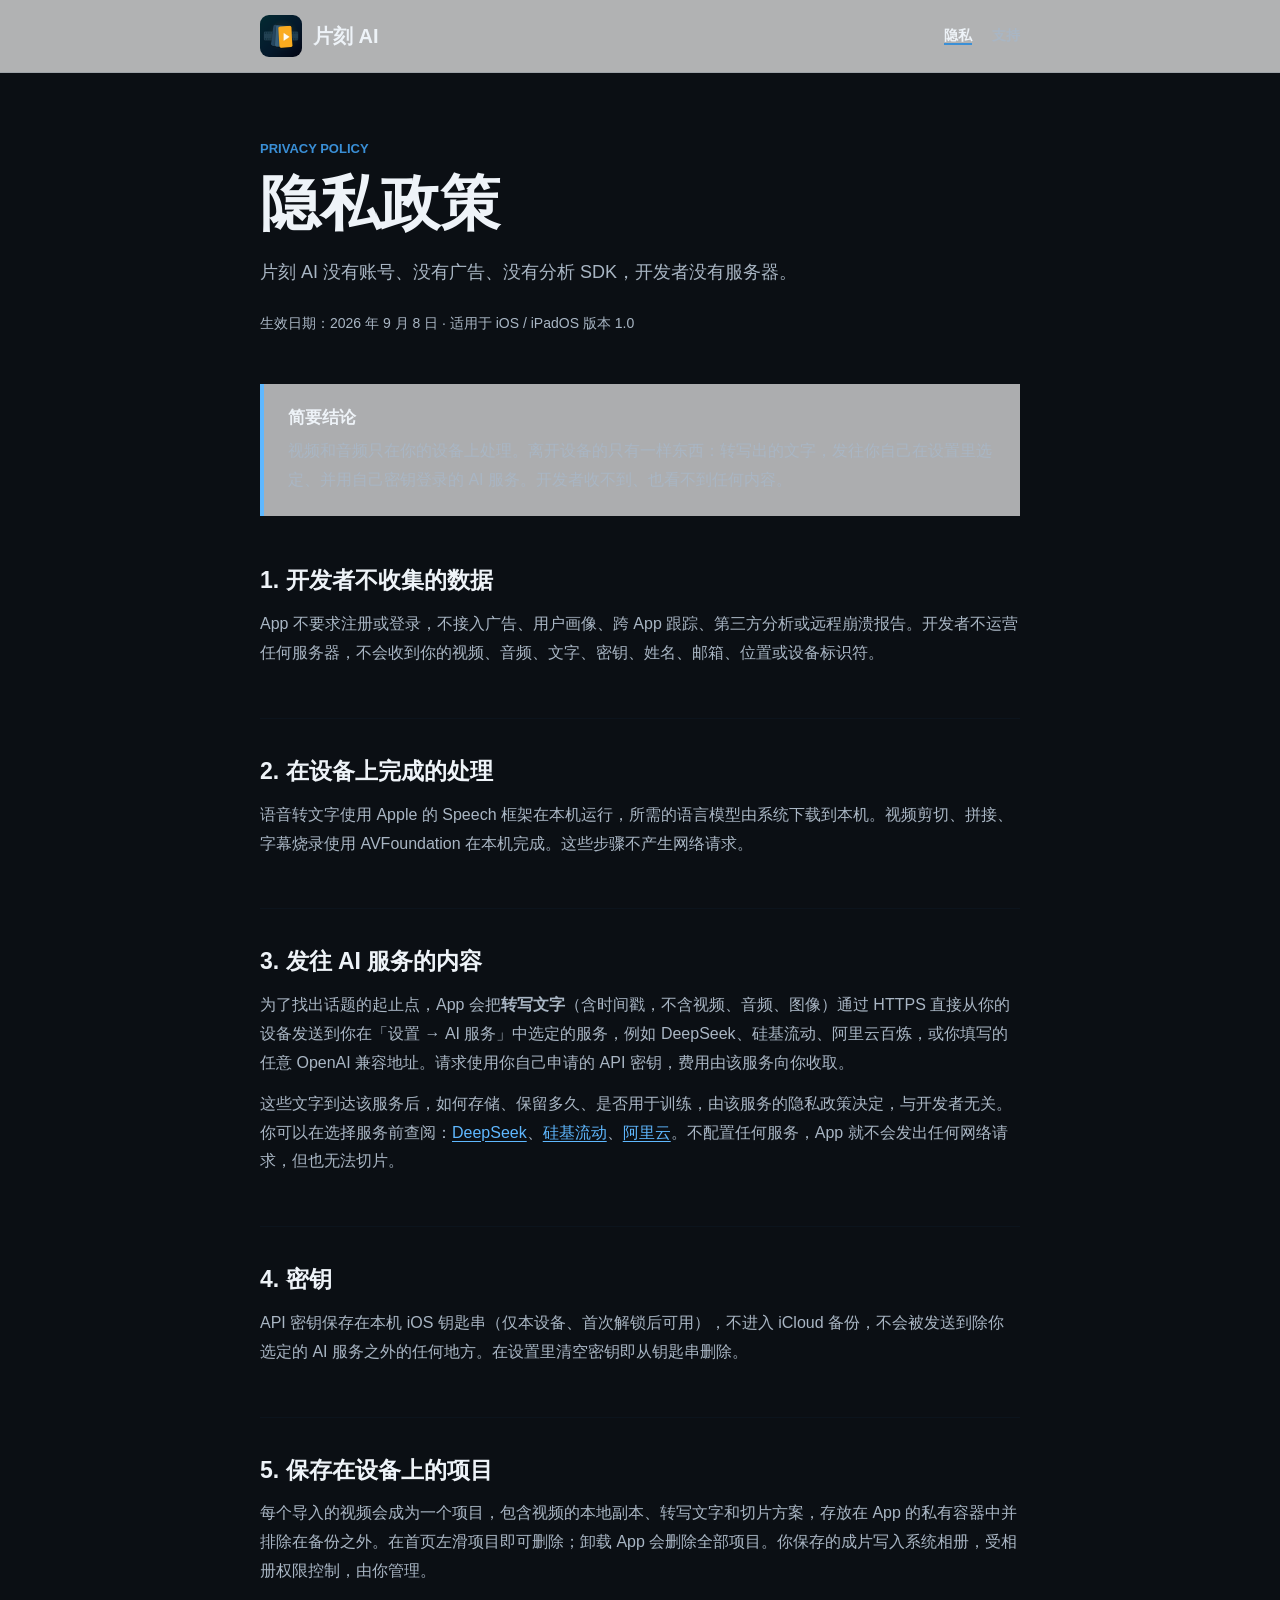
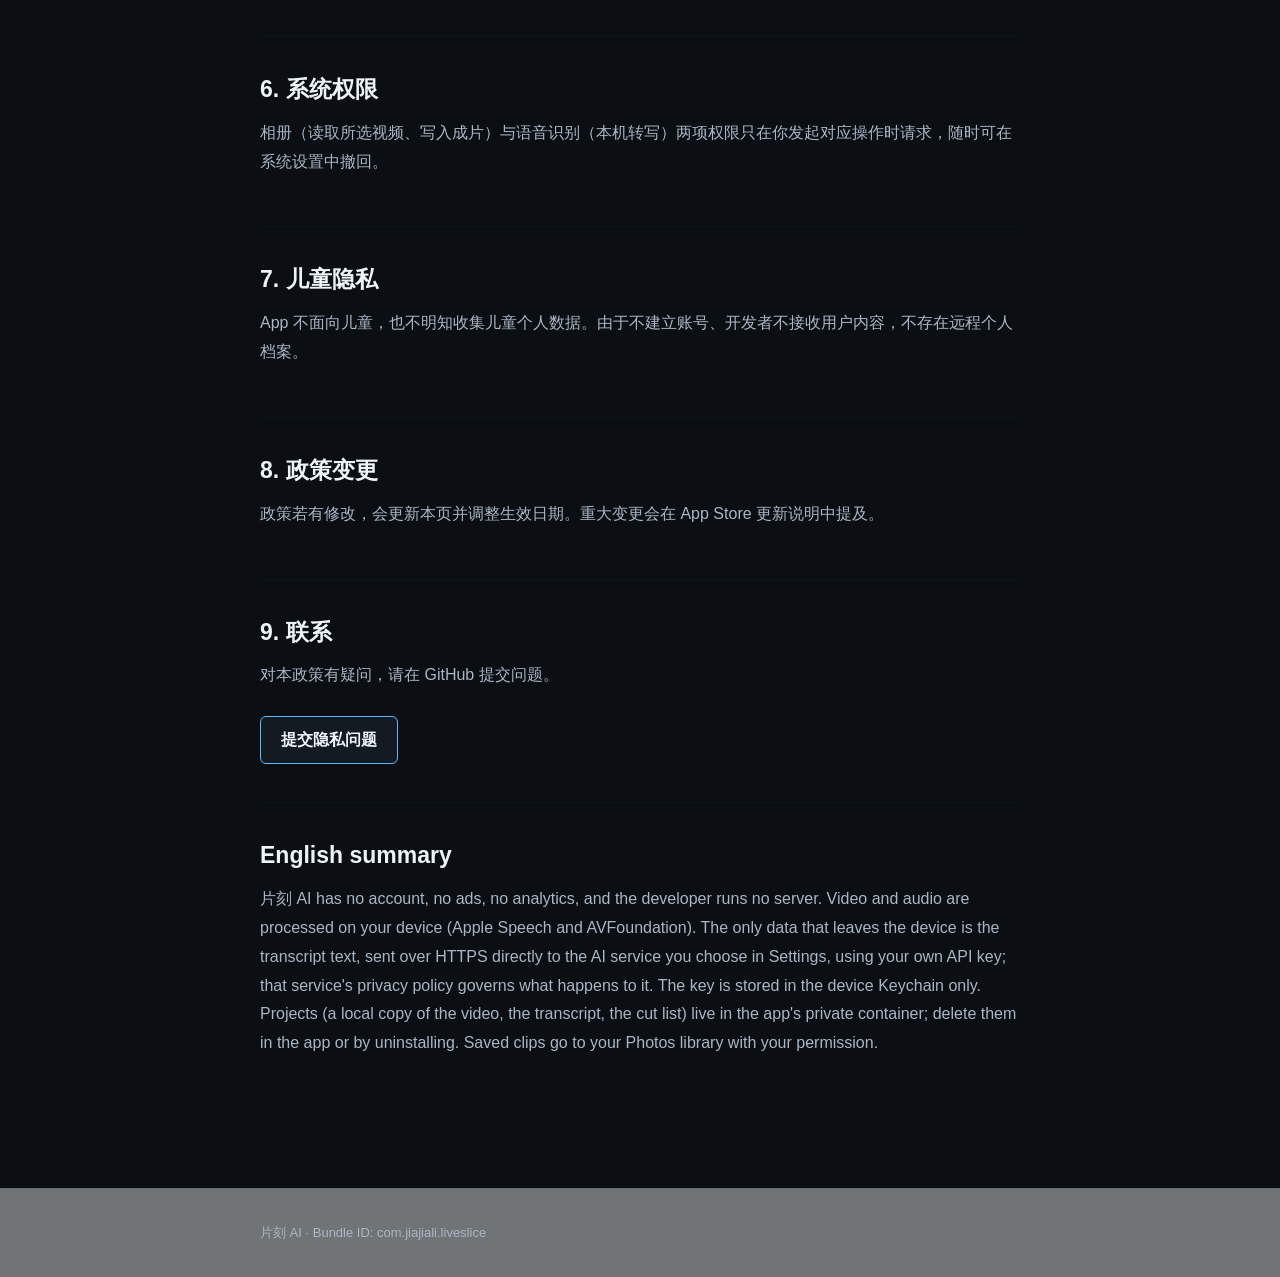
==== privacy/index.html @ df1c75ae "site: privacy policy, support, landing" ====
<!DOCTYPE html>
<html lang="zh-CN">
<head>
  <meta charset="utf-8">
  <meta name="viewport" content="width=device-width, initial-scale=1">
  <meta name="description" content="片刻 AI 隐私政策。无账号、无广告、无分析。视频与音频不离开设备；转写文字只发给你自己选定并持有密钥的 AI 服务。">
  <title>隐私政策 · 片刻 AI</title>
  <link rel="icon" href="../assets/app-icon.png">
  <link rel="stylesheet" href="../styles.css">
</head>
<body>
  <header class="site-header">
    <div class="site-header__inner">
      <a class="brand" href="../">
        <img src="../assets/app-icon.png" alt="片刻 AI 图标">
        <span>片刻 AI</span>
      </a>
      <nav class="nav" aria-label="主导航">
        <a href="./" aria-current="page">隐私</a>
        <a href="../support/">支持</a>
      </nav>
    </div>
  </header>
  <main class="page">
    <p class="eyebrow">PRIVACY POLICY</p>
    <h1>隐私政策</h1>
    <p class="lede">片刻 AI 没有账号、没有广告、没有分析 SDK，开发者没有服务器。</p>
    <p class="meta">生效日期：2026 年 9 月 8 日 · 适用于 iOS / iPadOS 版本 1.0</p>
    <aside class="summary">
      <strong>简要结论</strong>
      <p>视频和音频只在你的设备上处理。离开设备的只有一样东西：转写出的文字，发往你自己在设置里选定、并用自己密钥登录的 AI 服务。开发者收不到、也看不到任何内容。</p>
    </aside>
    <section class="section">
      <h2>1. 开发者不收集的数据</h2>
      <p>App 不要求注册或登录，不接入广告、用户画像、跨 App 跟踪、第三方分析或远程崩溃报告。开发者不运营任何服务器，不会收到你的视频、音频、文字、密钥、姓名、邮箱、位置或设备标识符。</p>
    </section>
    <section class="section">
      <h2>2. 在设备上完成的处理</h2>
      <p>语音转文字使用 Apple 的 Speech 框架在本机运行，所需的语言模型由系统下载到本机。视频剪切、拼接、字幕烧录使用 AVFoundation 在本机完成。这些步骤不产生网络请求。</p>
    </section>
    <section class="section">
      <h2>3. 发往 AI 服务的内容</h2>
      <p>为了找出话题的起止点，App 会把<strong>转写文字</strong>（含时间戳，不含视频、音频、图像）通过 HTTPS 直接从你的设备发送到你在「设置 → AI 服务」中选定的服务，例如 DeepSeek、硅基流动、阿里云百炼，或你填写的任意 OpenAI 兼容地址。请求使用你自己申请的 API 密钥，费用由该服务向你收取。</p>
      <p>这些文字到达该服务后，如何存储、保留多久、是否用于训练，由该服务的隐私政策决定，与开发者无关。你可以在选择服务前查阅：<a href="https://cdn.deepseek.com/policies/zh-CN/deepseek-privacy-policy.html">DeepSeek</a>、<a href="https://www.siliconflow.cn/legals/privacy-policy">硅基流动</a>、<a href="https://terms.alicdn.com/legal-agreement/terms/suit_bu1_ali_cloud/suit_bu1_ali_cloud201902141711_54837.html">阿里云</a>。不配置任何服务，App 就不会发出任何网络请求，但也无法切片。</p>
    </section>
    <section class="section">
      <h2>4. 密钥</h2>
      <p>API 密钥保存在本机 iOS 钥匙串（仅本设备、首次解锁后可用），不进入 iCloud 备份，不会被发送到除你选定的 AI 服务之外的任何地方。在设置里清空密钥即从钥匙串删除。</p>
    </section>
    <section class="section">
      <h2>5. 保存在设备上的项目</h2>
      <p>每个导入的视频会成为一个项目，包含视频的本地副本、转写文字和切片方案，存放在 App 的私有容器中并排除在备份之外。在首页左滑项目即可删除；卸载 App 会删除全部项目。你保存的成片写入系统相册，受相册权限控制，由你管理。</p>
    </section>
    <section class="section">
      <h2>6. 系统权限</h2>
      <p>相册（读取所选视频、写入成片）与语音识别（本机转写）两项权限只在你发起对应操作时请求，随时可在系统设置中撤回。</p>
    </section>
    <section class="section">
      <h2>7. 儿童隐私</h2>
      <p>App 不面向儿童，也不明知收集儿童个人数据。由于不建立账号、开发者不接收用户内容，不存在远程个人档案。</p>
    </section>
    <section class="section">
      <h2>8. 政策变更</h2>
      <p>政策若有修改，会更新本页并调整生效日期。重大变更会在 App Store 更新说明中提及。</p>
    </section>
    <section class="section">
      <h2>9. 联系</h2>
      <p>对本政策有疑问，请在 GitHub 提交问题。</p>
      <a class="contact-link" href="https://github.com/lijiaaaaa-bot/liveslice-ios/issues/new?labels=privacy&amp;title=%5BPrivacy%5D%20">提交隐私问题</a>
    </section>
    <section class="section" lang="en">
      <h2>English summary</h2>
      <p>片刻 AI has no account, no ads, no analytics, and the developer runs no server. Video and audio are processed on your device (Apple Speech and AVFoundation). The only data that leaves the device is the transcript text, sent over HTTPS directly to the AI service you choose in Settings, using your own API key; that service's privacy policy governs what happens to it. The key is stored in the device Keychain only. Projects (a local copy of the video, the transcript, the cut list) live in the app's private container; delete them in the app or by uninstalling. Saved clips go to your Photos library with your permission.</p>
    </section>
  </main>
  <footer class="site-footer">
    <div class="site-footer__inner">
      <p>片刻 AI · Bundle ID: com.jiajiali.liveslice</p>
    </div>
  </footer>
</body>
</html>
---- styles.css ----
:root {
  color-scheme: light;
  --sky: #0b0f14;
  --paper: #141a21;
  --ink: #eef3f8;
  --soft-ink: #a9b6c4;
  --line: #26303a;
  --ice: #5fb8ff;
  --gold: #3a8fd6;
  --soft-gold: #d9ecff;
  --content: 760px;
}

* {
  box-sizing: border-box;
}

html {
  background: var(--sky);
  font-family: -apple-system, BlinkMacSystemFont, "SF Pro Text", "PingFang SC", sans-serif;
  color: var(--ink);
}

body {
  margin: 0;
  min-height: 100vh;
  background: var(--sky);
}

a {
  color: #5fb8ff;
  text-decoration-thickness: 1px;
  text-underline-offset: 3px;
}

a:hover,
a:focus-visible {
  color: #8fd0ff;
}

.site-header {
  border-bottom: 1px solid rgba(23, 63, 89, 0.12);
  background: rgba(255, 255, 255, 0.68);
}

.site-header__inner,
.page,
.site-footer__inner {
  width: min(calc(100% - 40px), var(--content));
  margin: 0 auto;
}

.site-header__inner {
  min-height: 72px;
  display: flex;
  align-items: center;
  justify-content: space-between;
  gap: 24px;
}

.brand {
  display: inline-flex;
  align-items: center;
  gap: 11px;
  color: var(--ink);
  font-weight: 800;
  text-decoration: none;
}

.brand img {
  width: 42px;
  height: 42px;
  border-radius: 9px;
}

.brand span {
  font-size: 20px;
}

.nav {
  display: flex;
  align-items: center;
  gap: 20px;
  font-size: 14px;
  font-weight: 700;
}

.nav a {
  color: var(--soft-ink);
  text-decoration: none;
}

.nav a[aria-current="page"] {
  color: var(--ink);
  text-decoration: underline;
  text-decoration-color: var(--gold);
  text-decoration-thickness: 2px;
}

.page {
  padding: 64px 0 80px;
}

.eyebrow {
  margin: 0 0 12px;
  color: var(--gold);
  font-size: 13px;
  font-weight: 800;
}

h1,
h2 {
  letter-spacing: 0;
}

h1 {
  margin: 0;
  max-width: 700px;
  font-size: clamp(36px, 7vw, 60px);
  line-height: 1.08;
}

.lede {
  max-width: 650px;
  margin: 20px 0 0;
  color: var(--soft-ink);
  font-size: 18px;
  line-height: 1.75;
}

.meta {
  margin: 22px 0 0;
  color: var(--soft-ink);
  font-size: 14px;
}

.summary {
  margin: 48px 0 12px;
  padding: 22px 24px;
  border-left: 4px solid var(--ice);
  background: rgba(255, 255, 255, 0.66);
}

.summary strong {
  display: block;
  margin-bottom: 8px;
  color: var(--ink);
  font-size: 17px;
}

.summary p {
  margin: 0;
}

.section {
  padding: 38px 0;
  border-bottom: 1px solid rgba(23, 63, 89, 0.12);
}

.section:last-of-type {
  border-bottom: 0;
}

h2 {
  margin: 0 0 14px;
  font-size: 23px;
  line-height: 1.3;
}

p,
li {
  color: var(--soft-ink);
  font-size: 16px;
  line-height: 1.8;
}

p {
  margin: 12px 0;
}

ul {
  margin: 12px 0 0;
  padding-left: 22px;
}

.facts {
  display: grid;
  grid-template-columns: repeat(2, minmax(0, 1fr));
  gap: 1px;
  margin-top: 36px;
  border: 1px solid var(--line);
  background: var(--line);
}

.fact {
  min-height: 124px;
  padding: 20px;
  background: rgba(255, 255, 255, 0.82);
}

.fact__label {
  color: var(--gold);
  font-size: 12px;
  font-weight: 800;
}

.fact__value {
  margin-top: 7px;
  color: var(--ink);
  font-size: 18px;
  font-weight: 800;
  line-height: 1.4;
}

.contact-link {
  display: inline-flex;
  min-height: 48px;
  align-items: center;
  justify-content: center;
  margin-top: 14px;
  padding: 0 20px;
  border: 1px solid var(--ice);
  border-radius: 6px;
  background: var(--paper);
  color: var(--ink);
  font-weight: 800;
  text-decoration: none;
}

.contact-link:hover,
.contact-link:focus-visible {
  border-color: var(--gold);
  color: var(--ink);
}

.site-footer {
  border-top: 1px solid rgba(23, 63, 89, 0.12);
  background: rgba(255, 255, 255, 0.42);
}

.site-footer__inner {
  min-height: 88px;
  display: flex;
  align-items: center;
  justify-content: space-between;
  gap: 20px;
  color: var(--soft-ink);
  font-size: 13px;
}

.site-footer p {
  margin: 0;
  font-size: 13px;
}

@media (max-width: 620px) {
  .site-header__inner,
  .page,
  .site-footer__inner {
    width: min(calc(100% - 28px), var(--content));
  }

  .site-header__inner {
    min-height: 66px;
  }

  .brand img {
    width: 38px;
    height: 38px;
  }

  .brand span {
    font-size: 18px;
  }

  .nav {
    gap: 13px;
    font-size: 13px;
  }

  .page {
    padding: 44px 0 56px;
  }

  .lede {
    font-size: 17px;
  }

  .facts {
    grid-template-columns: 1fr;
  }

  .fact {
    min-height: 104px;
  }

  .site-footer__inner {
    padding: 20px 0;
    align-items: flex-start;
    flex-direction: column;
    justify-content: center;
  }
}
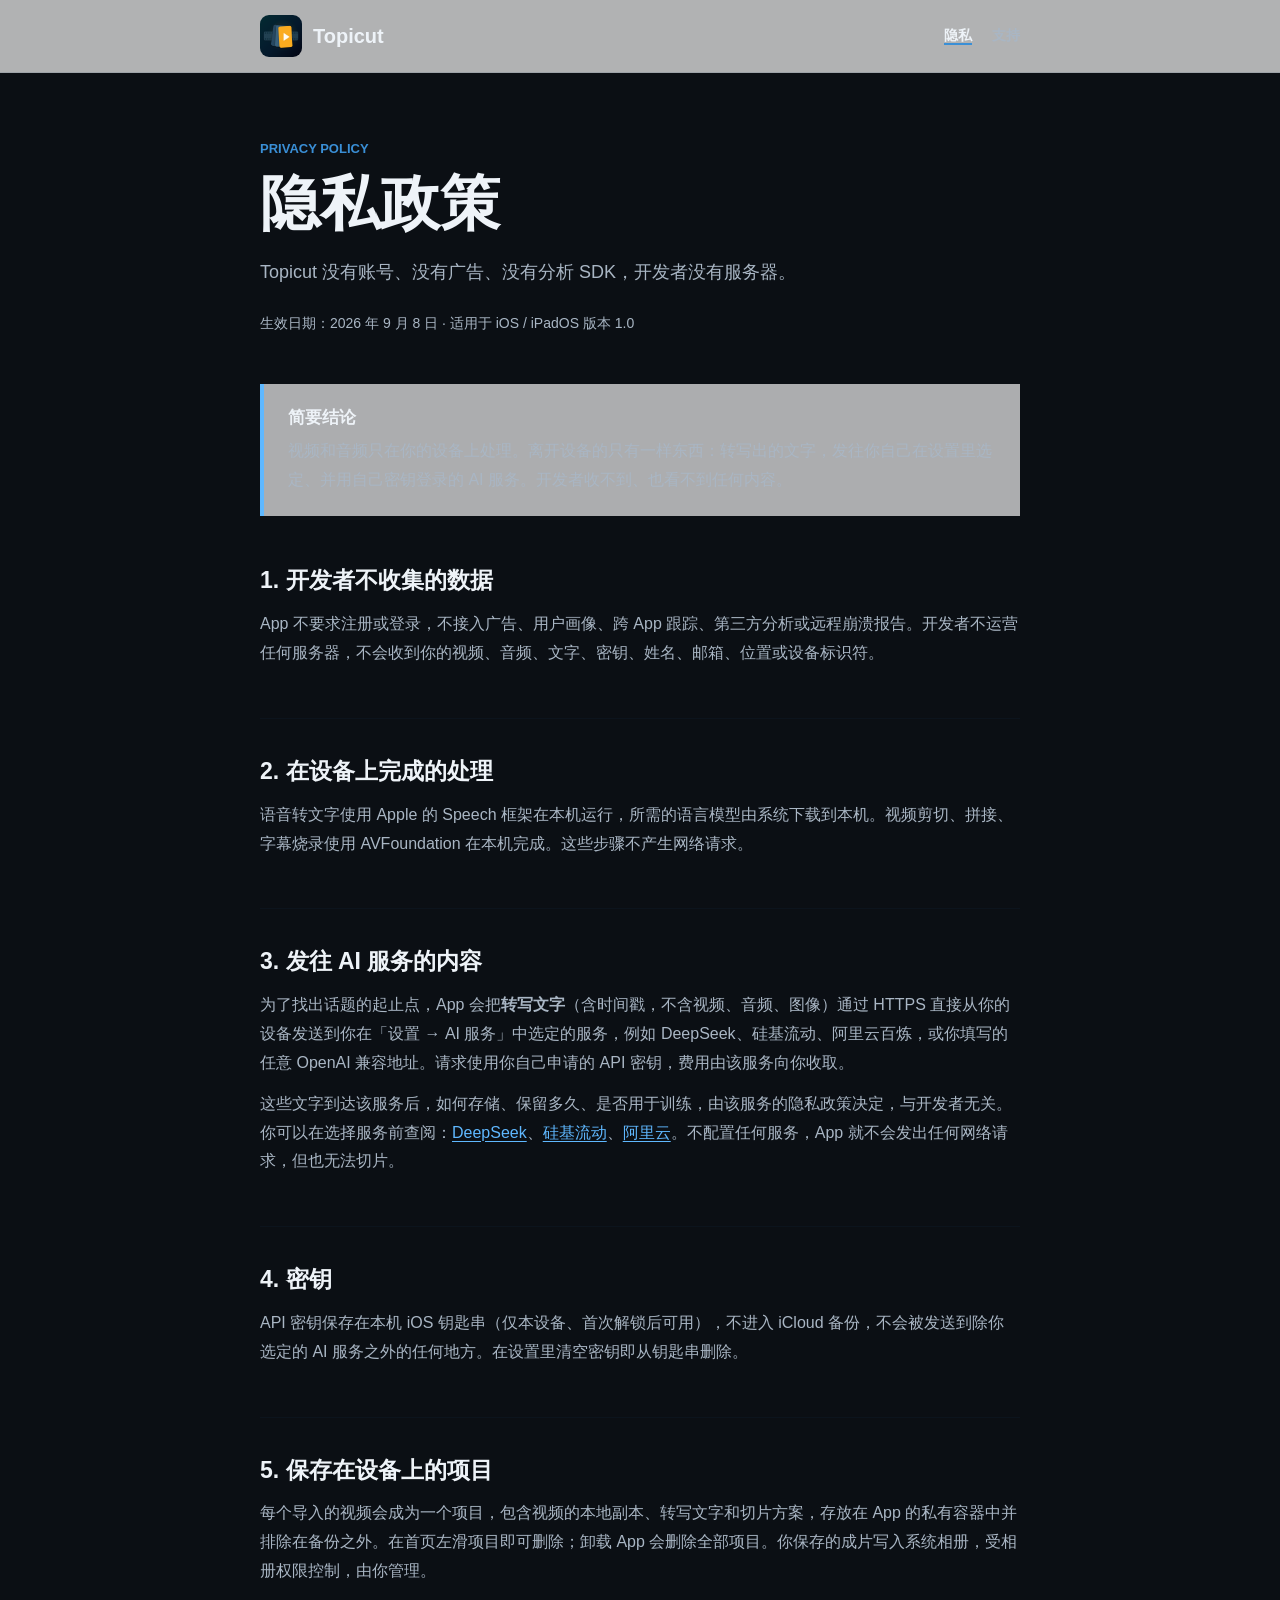
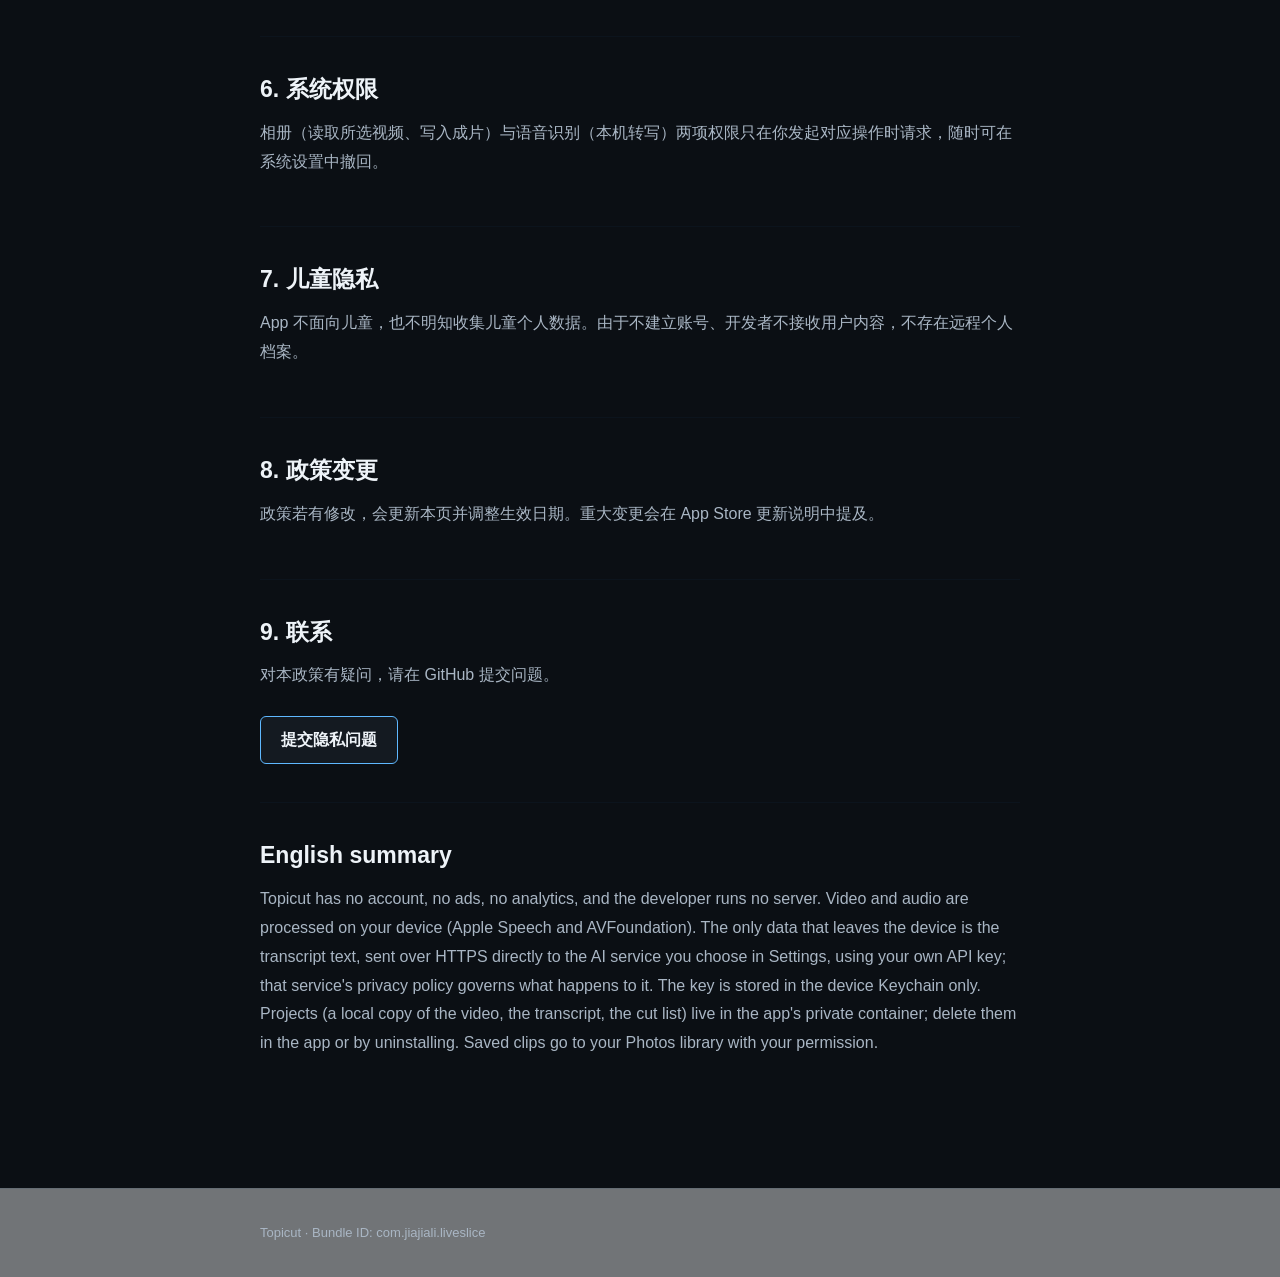
==== commit b2c0361e: "site: rename to Topicut; version 1.0 (20)" ====
--- a/privacy/index.html
+++ b/privacy/index.html
@@ -3,8 +3,8 @@
 <head>
   <meta charset="utf-8">
   <meta name="viewport" content="width=device-width, initial-scale=1">
-  <meta name="description" content="片刻 AI 隐私政策。无账号、无广告、无分析。视频与音频不离开设备；转写文字只发给你自己选定并持有密钥的 AI 服务。">
-  <title>隐私政策 · 片刻 AI</title>
+  <meta name="description" content="Topicut 隐私政策。无账号、无广告、无分析。视频与音频不离开设备；转写文字只发给你自己选定并持有密钥的 AI 服务。">
+  <title>隐私政策 · Topicut</title>
   <link rel="icon" href="../assets/app-icon.png">
   <link rel="stylesheet" href="../styles.css">
 </head>
@@ -12,8 +12,8 @@
   <header class="site-header">
     <div class="site-header__inner">
       <a class="brand" href="../">
-        <img src="../assets/app-icon.png" alt="片刻 AI 图标">
-        <span>片刻 AI</span>
+        <img src="../assets/app-icon.png" alt="Topicut 图标">
+        <span>Topicut</span>
       </a>
       <nav class="nav" aria-label="主导航">
         <a href="./" aria-current="page">隐私</a>
@@ -24,7 +24,7 @@
   <main class="page">
     <p class="eyebrow">PRIVACY POLICY</p>
     <h1>隐私政策</h1>
-    <p class="lede">片刻 AI 没有账号、没有广告、没有分析 SDK，开发者没有服务器。</p>
+    <p class="lede">Topicut 没有账号、没有广告、没有分析 SDK，开发者没有服务器。</p>
     <p class="meta">生效日期：2026 年 9 月 8 日 · 适用于 iOS / iPadOS 版本 1.0</p>
     <aside class="summary">
       <strong>简要结论</strong>
@@ -70,12 +70,12 @@
     </section>
     <section class="section" lang="en">
       <h2>English summary</h2>
-      <p>片刻 AI has no account, no ads, no analytics, and the developer runs no server. Video and audio are processed on your device (Apple Speech and AVFoundation). The only data that leaves the device is the transcript text, sent over HTTPS directly to the AI service you choose in Settings, using your own API key; that service's privacy policy governs what happens to it. The key is stored in the device Keychain only. Projects (a local copy of the video, the transcript, the cut list) live in the app's private container; delete them in the app or by uninstalling. Saved clips go to your Photos library with your permission.</p>
+      <p>Topicut has no account, no ads, no analytics, and the developer runs no server. Video and audio are processed on your device (Apple Speech and AVFoundation). The only data that leaves the device is the transcript text, sent over HTTPS directly to the AI service you choose in Settings, using your own API key; that service's privacy policy governs what happens to it. The key is stored in the device Keychain only. Projects (a local copy of the video, the transcript, the cut list) live in the app's private container; delete them in the app or by uninstalling. Saved clips go to your Photos library with your permission.</p>
     </section>
   </main>
   <footer class="site-footer">
     <div class="site-footer__inner">
-      <p>片刻 AI · Bundle ID: com.jiajiali.liveslice</p>
+      <p>Topicut · Bundle ID: com.jiajiali.liveslice</p>
     </div>
   </footer>
 </body>
